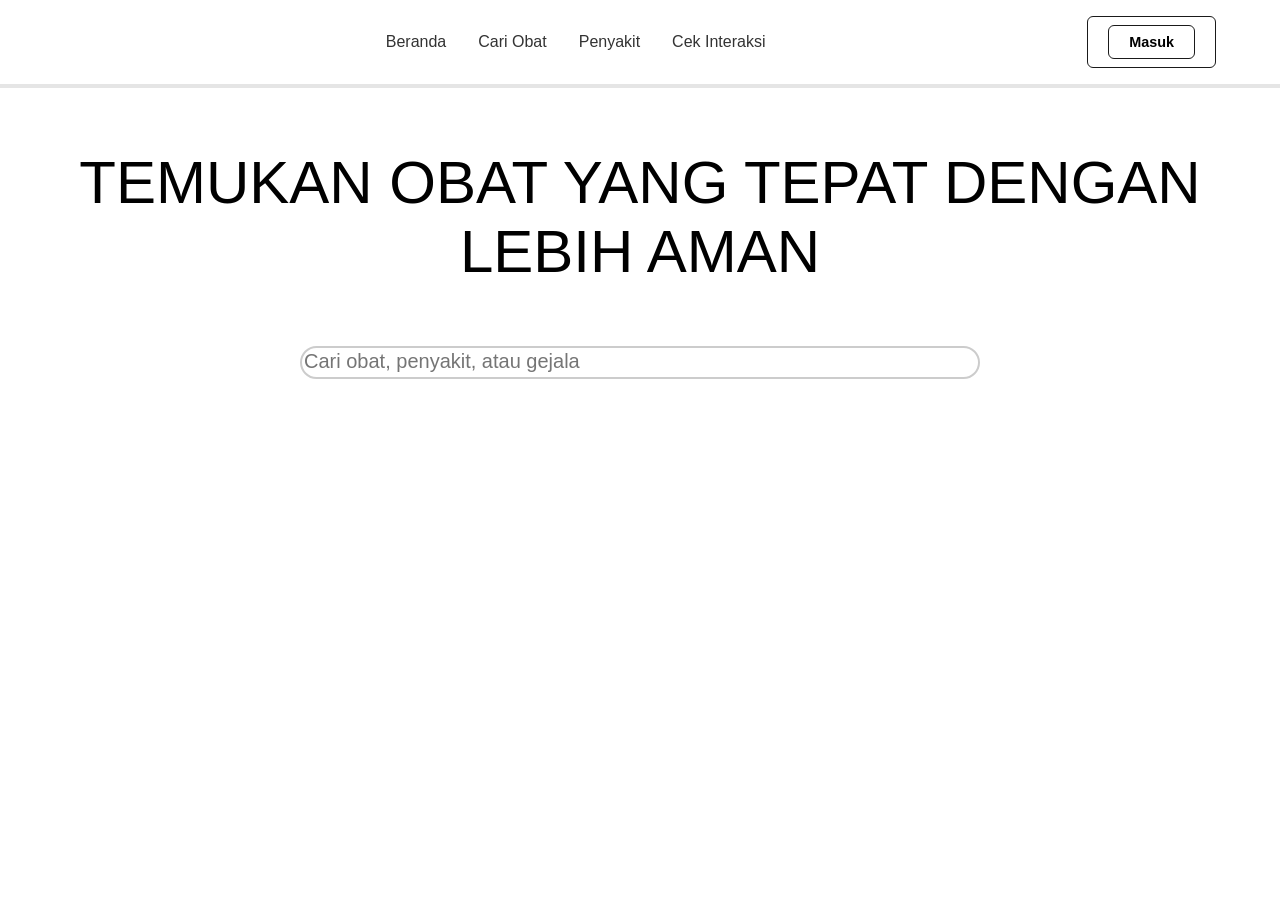
==== project-ekskull/baru.html @ cb812f6c "Add files via upload" ====
<!DOCTYPE html>
<html lang="en">
<head>
    <meta charset="UTF-8">
    <meta name="viewport" content="width=device-width, initial-scale=1.0">
    <title>Apotik home</title>
    <link rel="stylesheet" href="style.css">
</head>
<body>
    <!-- navbar -->
    <div class="navbar">
        <div class="logo">
    <img src="" alt="">
        </div>
    <div class="nav-links">
      <div class="nav-item">Beranda</div>
      <div class="nav-item">Cari Obat</div>
      <div class="nav-item">Penyakit</div>
      <div class="nav-item">Cek Interaksi</div>
    </div>

     <div class="masuk">
        <button class="masuk">Masuk</button>
     </div>
    </div>
<!-- navbar -->
    <div class="konten">
        <div class="judul">
            <p>TEMUKAN OBAT YANG TEPAT DENGAN LEBIH AMAN</p>
        </div>

    <div class="input">
        <input class="inpuT" type="text" size="60" placeholder="Cari obat, penyakit, atau gejala" class="cari">
    </div>
    </div>

</body>
</html>
---- project-ekskull/style.css ----
html, body {
    margin: 0;
    padding: 0;
    font-family: Arial, sans-serif; 
}


.navbar {
    display: flex;                   
    justify-content: space-between;
    align-items: center;            
    padding: 1rem 5%;               
    border-bottom: 4px solid #e5e5e5;
    background-color: white;
}

/* LOGO */
/* .logo {
    font-size: 1.2rem;
} */


.nav-links {
    display: flex;
    gap: 2rem;   
    
}

/* .nav-item {
    font-size: 0.95rem;
    color: #4a4a4a;
    cursor: pointer;
} */

.nav-item {
    /* font-weight: bold;
    color: #000;
    border-bottom: 2px solid #000; 
    padding-bottom: 2px;
    cursor: pointer; */
            font-weight: normal;
        text-decoration: none; 
        color: #333; 
        transition: all 0.1s ease; 
        cursor: pointer; 
}

.nav-item:hover {
           font-weight: bold;
        text-decoration: underline; 
        color: #000; 
}

/* TOMBOL MASUK */
.masuk {
    background: transparent;
    border: 1px solid #1a1a1a;
    padding: 0.5rem 1.25rem;
    border-radius: 6px;
    cursor: pointer;
    font-weight: bold;
    font-size: 0.9rem;
}

.judul {
    text-align: center;
    font-size: 60px;
}

.input {
  /* border-radius: 20px; */

  display: flex;
  justify-content: center;
}

.inpuT {
      border: 2px solid #ccc;
        border-radius: 20px;
  transition: border-color 0.3s;
   height: 27px;
     font:x-large;
  font-size: 18px;
}

::placeholder {
   font-size: 20px;
}
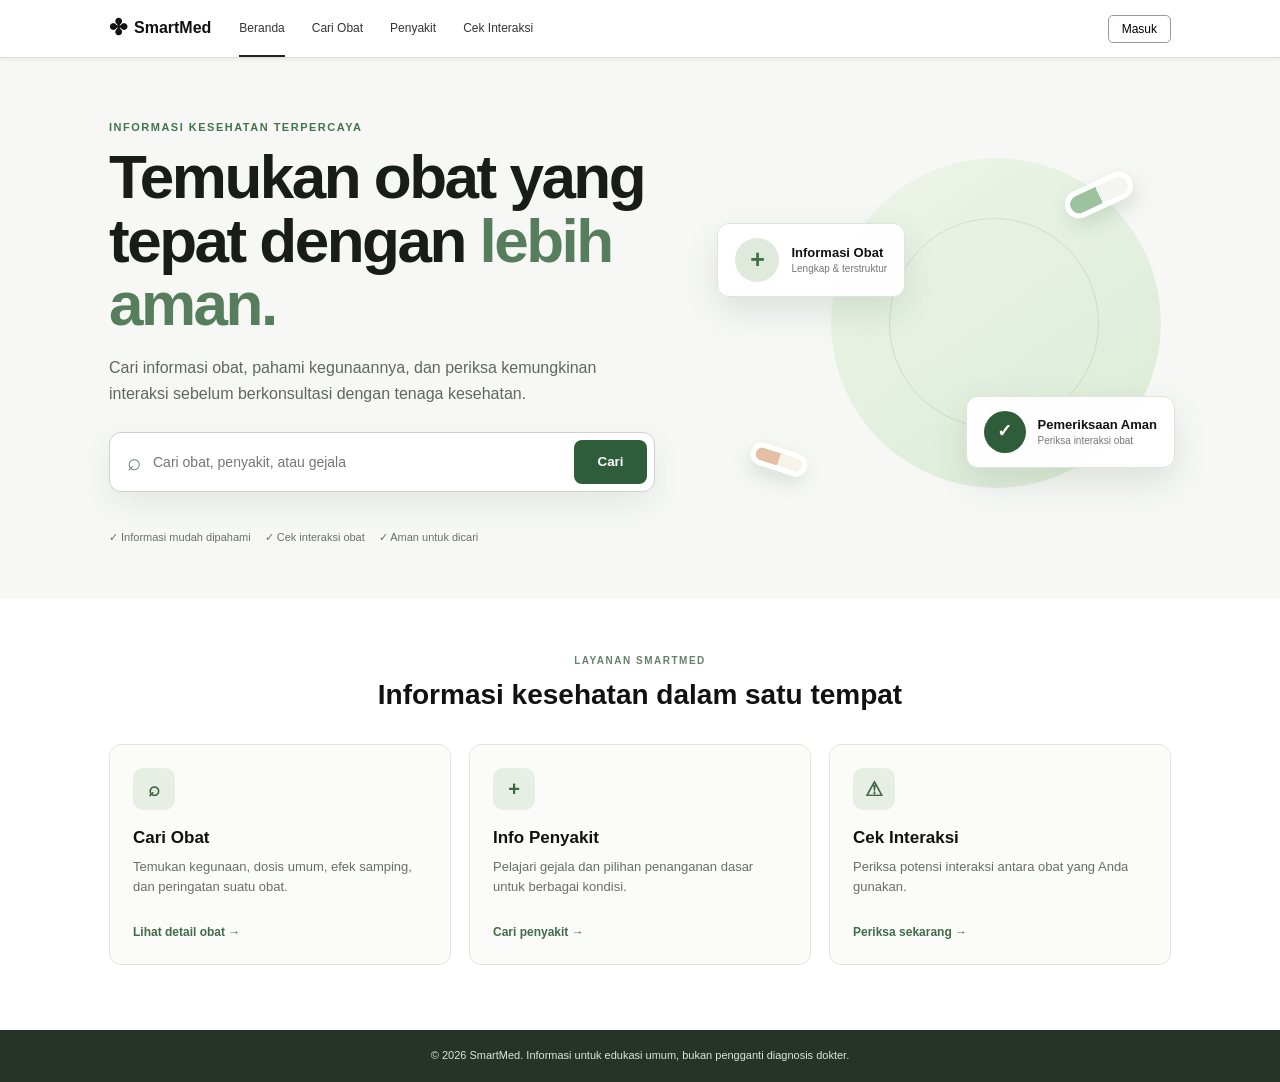
==== commit f9d75903: "Add complete responsive hero section and improve the landing page" ====
--- a/project-ekskull/baru.html
+++ b/project-ekskull/baru.html
@@ -1,38 +1,140 @@
-<!DOCTYPE html>
-<html lang="en">
-<head>
-    <meta charset="UTF-8">
-    <meta name="viewport" content="width=device-width, initial-scale=1.0">
-    <title>Apotik home</title>
-    <link rel="stylesheet" href="style.css">
-</head>
-<body>
-    <!-- navbar -->
-    <div class="navbar">
-        <div class="logo">
-    <img src="" alt="">
-        </div>
-    <div class="nav-links">
-      <div class="nav-item">Beranda</div>
-      <div class="nav-item">Cari Obat</div>
-      <div class="nav-item">Penyakit</div>
-      <div class="nav-item">Cek Interaksi</div>
-    </div>
-
-     <div class="masuk">
-        <button class="masuk">Masuk</button>
-     </div>
-    </div>
-<!-- navbar -->
-    <div class="konten">
-        <div class="judul">
-            <p>TEMUKAN OBAT YANG TEPAT DENGAN LEBIH AMAN</p>
-        </div>
-
-    <div class="input">
-        <input class="inpuT" type="text" size="60" placeholder="Cari obat, penyakit, atau gejala" class="cari">
-    </div>
-    </div>
-
-</body>
-</html>+<!DOCTYPE html>
+<html lang="id">
+<head>
+  <meta charset="UTF-8">
+  <meta name="viewport" content="width=device-width, initial-scale=1.0">
+  <meta name="description" content="Cari informasi obat, penyakit, dan interaksi obat dengan SmartMed.">
+  <title>SmartMed - Temukan Obat yang Tepat</title>
+  <link rel="stylesheet" href="style.css">
+</head>
+<body class="home-page">
+  <header class="site-header">
+    <div class="nav-wrap">
+      <a href="baru.html" class="brand" aria-label="SmartMed Beranda">
+        <span class="brand-icon">✤</span>
+        <span>SmartMed</span>
+      </a>
+
+      <nav class="nav-menu" aria-label="Navigasi utama">
+        <a href="baru.html" class="active">Beranda</a>
+        <a href="index.html">Cari Obat</a>
+        <a href="#fitur">Penyakit</a>
+        <a href="index.html#interaksi">Cek Interaksi</a>
+      </nav>
+
+      <button class="login-btn" type="button">Masuk</button>
+    </div>
+  </header>
+
+  <main>
+    <section class="hero" aria-labelledby="hero-title">
+      <div class="hero-content">
+        <p class="hero-eyebrow">INFORMASI KESEHATAN TERPERCAYA</p>
+        <h1 id="hero-title">Temukan obat yang tepat dengan <span>lebih aman.</span></h1>
+        <p class="hero-description">
+          Cari informasi obat, pahami kegunaannya, dan periksa kemungkinan interaksi
+          sebelum berkonsultasi dengan tenaga kesehatan.
+        </p>
+
+        <form class="search-box" id="searchForm" role="search">
+          <label class="sr-only" for="searchInput">Cari obat, penyakit, atau gejala</label>
+          <span class="search-icon" aria-hidden="true">⌕</span>
+          <input
+            id="searchInput"
+            type="search"
+            placeholder="Cari obat, penyakit, atau gejala"
+            autocomplete="off"
+          >
+          <button type="submit">Cari</button>
+        </form>
+        <p class="search-feedback" id="searchFeedback" role="status"></p>
+
+        <div class="hero-trust">
+          <span>✓ Informasi mudah dipahami</span>
+          <span>✓ Cek interaksi obat</span>
+          <span>✓ Aman untuk dicari</span>
+        </div>
+      </div>
+
+      <div class="hero-visual" aria-label="Ilustrasi layanan kesehatan">
+        <div class="hero-circle circle-one"></div>
+        <div class="hero-circle circle-two"></div>
+        <div class="medicine-card main-card">
+          <div class="medicine-icon">+</div>
+          <div>
+            <strong>Informasi Obat</strong>
+            <span>Lengkap &amp; terstruktur</span>
+          </div>
+        </div>
+        <div class="medicine-card safety-card">
+          <span class="shield">✓</span>
+          <div>
+            <strong>Pemeriksaan Aman</strong>
+            <span>Periksa interaksi obat</span>
+          </div>
+        </div>
+        <div class="pill pill-one"></div>
+        <div class="pill pill-two"></div>
+      </div>
+    </section>
+
+    <section class="feature-section" id="fitur" aria-labelledby="feature-title">
+      <div class="section-heading">
+        <p>LAYANAN SMARTMED</p>
+        <h2 id="feature-title">Informasi kesehatan dalam satu tempat</h2>
+      </div>
+
+      <div class="feature-grid">
+        <a class="feature-card" href="index.html">
+          <span class="feature-icon">⌕</span>
+          <h3>Cari Obat</h3>
+          <p>Temukan kegunaan, dosis umum, efek samping, dan peringatan suatu obat.</p>
+          <span class="feature-link">Lihat detail obat →</span>
+        </a>
+
+        <a class="feature-card" href="#">
+          <span class="feature-icon">+</span>
+          <h3>Info Penyakit</h3>
+          <p>Pelajari gejala dan pilihan penanganan dasar untuk berbagai kondisi.</p>
+          <span class="feature-link">Cari penyakit →</span>
+        </a>
+
+        <a class="feature-card" href="index.html#interaksi">
+          <span class="feature-icon">⚠</span>
+          <h3>Cek Interaksi</h3>
+          <p>Periksa potensi interaksi antara obat yang Anda gunakan.</p>
+          <span class="feature-link">Periksa sekarang →</span>
+        </a>
+      </div>
+    </section>
+  </main>
+
+  <footer class="home-footer">
+    <p>© 2026 SmartMed. Informasi untuk edukasi umum, bukan pengganti diagnosis dokter.</p>
+  </footer>
+
+  <script>
+    const searchForm = document.getElementById("searchForm");
+    const searchInput = document.getElementById("searchInput");
+    const searchFeedback = document.getElementById("searchFeedback");
+
+    searchForm.addEventListener("submit", (event) => {
+      event.preventDefault();
+      const keyword = searchInput.value.trim();
+
+      if (!keyword) {
+        searchFeedback.textContent = "Masukkan nama obat, penyakit, atau gejala.";
+        searchInput.focus();
+        return;
+      }
+
+      searchFeedback.textContent = `Mencari "${keyword}"...`;
+      window.location.href = "index.html";
+    });
+
+    document.querySelector(".login-btn").addEventListener("click", () => {
+      alert("Demo: halaman login SmartMed.");
+    });
+  </script>
+</body>
+</html>
--- a/project-ekskull/style.css
+++ b/project-ekskull/style.css
@@ -1,89 +1,865 @@
-
-html, body {
-    margin: 0;
-    padding: 0;
-    font-family: Arial, sans-serif; 
-}
-
-
-.navbar {
-    display: flex;                   
-    justify-content: space-between;
-    align-items: center;            
-    padding: 1rem 5%;               
-    border-bottom: 4px solid #e5e5e5;
-    background-color: white;
-}
-
-/* LOGO */
-/* .logo {
-    font-size: 1.2rem;
-} */
-
-
-.nav-links {
-    display: flex;
-    gap: 2rem;   
-    
-}
-
-/* .nav-item {
-    font-size: 0.95rem;
-    color: #4a4a4a;
-    cursor: pointer;
-} */
-
-.nav-item {
-    /* font-weight: bold;
-    color: #000;
-    border-bottom: 2px solid #000; 
-    padding-bottom: 2px;
-    cursor: pointer; */
-            font-weight: normal;
-        text-decoration: none; 
-        color: #333; 
-        transition: all 0.1s ease; 
-        cursor: pointer; 
-}
-
-.nav-item:hover {
-           font-weight: bold;
-        text-decoration: underline; 
-        color: #000; 
-}
-
-/* TOMBOL MASUK */
-.masuk {
-    background: transparent;
-    border: 1px solid #1a1a1a;
-    padding: 0.5rem 1.25rem;
-    border-radius: 6px;
-    cursor: pointer;
-    font-weight: bold;
-    font-size: 0.9rem;
-}
-
-.judul {
-    text-align: center;
-    font-size: 60px;
-}
-
-.input {
-  /* border-radius: 20px; */
-
-  display: flex;
-  justify-content: center;
-}
-
-.inpuT {
-      border: 2px solid #ccc;
-        border-radius: 20px;
-  transition: border-color 0.3s;
-   height: 27px;
-     font:x-large;
-  font-size: 18px;
-}
-
-::placeholder {
-   font-size: 20px;
-}
+* {
+  box-sizing: border-box;
+}
+
+:root {
+  --text: #111;
+  --muted: #666;
+  --border: #d7d7d7;
+  --soft: #f3f3f3;
+  --card: #f7f7f7;
+  --dark: #272727;
+  --green: #dff2df;
+  --green-text: #27712c;
+  --red: #f8caca;
+  --red-text: #a33333;
+}
+
+body {
+  margin: 0;
+  background: #f2f2f2;
+  color: var(--text);
+  font-family: Arial, Helvetica, sans-serif;
+  font-size: 13px;
+  line-height: 1.4;
+}
+
+.site-header {
+  height: 58px;
+  background: #fff;
+  border-bottom: 1px solid #ddd;
+  box-shadow: 0 1px 5px rgba(0, 0, 0, .08);
+}
+
+.nav-wrap {
+  max-width: 1110px;
+  height: 100%;
+  margin: auto;
+  padding: 0 24px;
+  display: flex;
+  align-items: center;
+  gap: 28px;
+}
+
+.brand {
+  display: flex;
+  align-items: center;
+  gap: 7px;
+  color: #111;
+  text-decoration: none;
+  font-size: 16px;
+  font-weight: 700;
+}
+
+.brand-icon {
+  font-size: 22px;
+}
+
+.nav-menu {
+  display: flex;
+  align-self: stretch;
+  gap: 27px;
+}
+
+.nav-menu a {
+  position: relative;
+  display: flex;
+  align-items: center;
+  color: #333;
+  text-decoration: none;
+  font-size: 12px;
+}
+
+.nav-menu a.active::after {
+  content: "";
+  position: absolute;
+  left: 0;
+  right: 0;
+  bottom: 0;
+  height: 2px;
+  background: #222;
+}
+
+.login-btn {
+  margin-left: auto;
+  border: 1px solid #999;
+  border-radius: 5px;
+  background: #fff;
+  padding: 6px 13px;
+  cursor: pointer;
+  font-size: 12px;
+}
+
+.container {
+  max-width: 1110px;
+  margin: 0 auto;
+  padding: 15px 24px 50px;
+}
+
+.breadcrumb {
+  display: flex;
+  gap: 5px;
+  color: #777;
+  margin: 0 0 17px;
+  font-size: 12px;
+}
+
+.breadcrumb a {
+  color: #555;
+  text-decoration: none;
+}
+
+.content-grid {
+  display: grid;
+  grid-template-columns: minmax(0, 1fr) 290px;
+  gap: 38px;
+}
+
+.drug-content {
+  max-width: 720px;
+}
+
+h1 {
+  margin: 0 0 2px;
+  font-size: 31px;
+  line-height: 1.15;
+}
+
+h2 {
+  margin: 24px 0 9px;
+  font-size: 18px;
+}
+
+.meta {
+  margin: 2px 0;
+}
+
+.description {
+  max-width: 570px;
+  margin: 7px 0 9px;
+  color: #333;
+}
+
+.usage-status {
+  margin: 7px 0;
+}
+
+.usage-status span {
+  color: var(--green-text);
+  background: var(--green);
+  padding: 2px 6px;
+  border-radius: 4px;
+}
+
+ul, ol {
+  margin: 0;
+  padding-left: 20px;
+}
+
+li {
+  margin: 3px 0;
+}
+
+ol li {
+  padding-left: 1px;
+}
+
+.side-effects {
+  display: grid;
+  grid-template-columns: 190px 1fr;
+  max-width: 500px;
+}
+
+.severity-list {
+  padding-top: 1px;
+}
+
+.severity-list div {
+  display: flex;
+  align-items: center;
+  justify-content: space-between;
+  gap: 15px;
+  height: 25px;
+}
+
+.severity-list b {
+  min-width: 58px;
+  padding: 2px 6px;
+  border-radius: 12px;
+  text-align: center;
+  background: var(--red);
+  color: var(--red-text);
+  font-size: 10px;
+}
+
+.warning-list {
+  list-style: none;
+  padding-left: 0;
+  max-width: 700px;
+}
+
+.warning-list li {
+  display: flex;
+  gap: 8px;
+  align-items: flex-start;
+  margin: 7px 0;
+  font-weight: 600;
+}
+
+.warning-icon {
+  flex: 0 0 auto;
+  width: 16px;
+  height: 16px;
+  display: inline-flex;
+  align-items: center;
+  justify-content: center;
+  font-size: 10px;
+  font-weight: 800;
+}
+
+.interaction-table-wrap {
+  width: 100%;
+  max-width: 560px;
+  overflow: hidden;
+  border: 1px solid #bbb;
+  border-radius: 9px;
+  background: white;
+}
+
+table {
+  width: 100%;
+  border-collapse: collapse;
+  text-align: left;
+}
+
+th, td {
+  padding: 7px 9px;
+  border-bottom: 1px solid #ddd;
+  vertical-align: top;
+}
+
+th {
+  background: #eee;
+  font-size: 11px;
+}
+
+tr:last-child td {
+  border-bottom: 0;
+}
+
+.sidebar {
+  padding-top: 3px;
+}
+
+.summary-card {
+  background: #eee;
+  border: 1px solid #bbb;
+  border-radius: 10px;
+  padding: 13px;
+}
+
+.summary-card h3 {
+  margin: 0;
+  font-size: 13px;
+}
+
+.summary-card p {
+  margin: 2px 0 10px;
+}
+
+.interaction-box {
+  margin-top: 10px;
+}
+
+.interaction-box h3 {
+  margin-bottom: 5px;
+}
+
+.interaction-box h3 span {
+  font-size: 15px;
+}
+
+.interaction-box p {
+  color: #444;
+  font-size: 11px;
+}
+
+.primary-btn {
+  width: 100%;
+  border: 0;
+  border-radius: 7px;
+  background: var(--dark);
+  color: #fff;
+  padding: 9px 12px;
+  cursor: pointer;
+  font-weight: 700;
+  font-size: 12px;
+  transition: transform .15s, opacity .15s;
+}
+
+.primary-btn:hover {
+  opacity: .88;
+}
+
+.primary-btn:active {
+  transform: scale(.98);
+}
+
+.back-btn {
+  width: 100%;
+  margin-top: 104px;
+  padding: 8px 10px;
+  border: 0;
+  border-radius: 7px;
+  background: var(--dark);
+  color: white;
+  cursor: pointer;
+  font-weight: 700;
+}
+
+.disclaimer {
+  margin: 7px 0;
+  color: #555;
+  font-size: 10px;
+  line-height: 1.45;
+}
+
+.modal {
+  position: fixed;
+  inset: 0;
+  z-index: 10;
+  display: none;
+  place-items: center;
+  padding: 20px;
+  background: rgba(0, 0, 0, .45);
+}
+
+.modal.show {
+  display: grid;
+}
+
+.modal-card {
+  position: relative;
+  width: min(420px, 100%);
+  padding: 25px;
+  border-radius: 12px;
+  background: #fff;
+  box-shadow: 0 15px 50px rgba(0,0,0,.25);
+}
+
+.modal-icon {
+  font-size: 25px;
+}
+
+.modal-card h2 {
+  margin-top: 5px;
+}
+
+.modal-close {
+  position: absolute;
+  top: 10px;
+  right: 13px;
+  border: 0;
+  background: transparent;
+  font-size: 25px;
+  cursor: pointer;
+}
+
+.modal-card label {
+  display: block;
+  margin: 15px 0 5px;
+  font-weight: 700;
+}
+
+.modal-card input {
+  width: 100%;
+  padding: 10px;
+  border: 1px solid #bbb;
+  border-radius: 6px;
+  outline: none;
+}
+
+.modal-card input:focus {
+  border-color: #555;
+}
+
+.full {
+  margin-top: 12px;
+}
+
+.result {
+  margin-bottom: 0;
+  font-weight: 700;
+}
+
+/* Beranda dan hero section */
+.home-page {
+  background: #f7f8f6;
+}
+
+.sr-only {
+  position: absolute;
+  width: 1px;
+  height: 1px;
+  padding: 0;
+  margin: -1px;
+  overflow: hidden;
+  clip: rect(0, 0, 0, 0);
+  white-space: nowrap;
+  border: 0;
+}
+
+.hero {
+  min-height: 470px;
+  max-width: 1110px;
+  margin: 0 auto;
+  padding: 62px 24px 54px;
+  display: grid;
+  grid-template-columns: minmax(0, 1.08fr) minmax(320px, .92fr);
+  align-items: center;
+  gap: 50px;
+}
+
+.hero-content {
+  max-width: 590px;
+}
+
+.hero-eyebrow {
+  margin: 0 0 10px;
+  color: #43754b;
+  font-size: 11px;
+  font-weight: 800;
+  letter-spacing: 1.5px;
+}
+
+.hero h1 {
+  max-width: 560px;
+  margin: 0;
+  color: #181d19;
+  font-size: clamp(40px, 5vw, 62px);
+  line-height: 1.02;
+  letter-spacing: -2.5px;
+}
+
+.hero h1 span {
+  color: #567d5c;
+}
+
+.hero-description {
+  max-width: 530px;
+  margin: 20px 0 24px;
+  color: #606760;
+  font-size: 16px;
+  line-height: 1.65;
+}
+
+.search-box {
+  display: grid;
+  grid-template-columns: 34px 1fr auto;
+  align-items: center;
+  max-width: 590px;
+  min-height: 58px;
+  padding: 7px;
+  border: 1px solid #ccd3c9;
+  border-radius: 12px;
+  background: #fff;
+  box-shadow: 0 12px 30px rgba(43, 77, 48, .09);
+}
+
+.search-icon {
+  text-align: center;
+  color: #718076;
+  font-size: 24px;
+}
+
+.search-box input {
+  min-width: 0;
+  height: 42px;
+  border: 0;
+  outline: 0;
+  background: transparent;
+  color: #222;
+  font-size: 14px;
+}
+
+.search-box button {
+  height: 44px;
+  padding: 0 24px;
+  border: 0;
+  border-radius: 8px;
+  background: #2f5d39;
+  color: #fff;
+  cursor: pointer;
+  font-weight: 700;
+}
+
+.search-feedback {
+  min-height: 18px;
+  margin: 7px 0 0;
+  color: #3e6544;
+  font-size: 12px;
+}
+
+.hero-trust {
+  display: flex;
+  flex-wrap: wrap;
+  gap: 14px;
+  margin-top: 13px;
+  color: #687069;
+  font-size: 11px;
+}
+
+.hero-trust span {
+  white-space: nowrap;
+}
+
+.hero-visual {
+  position: relative;
+  min-height: 360px;
+}
+
+.hero-circle {
+  position: absolute;
+  border-radius: 50%;
+}
+
+.circle-one {
+  width: 330px;
+  height: 330px;
+  right: 10px;
+  top: 5px;
+  background: linear-gradient(145deg, #edf5e9, #dcebd7);
+}
+
+.circle-two {
+  width: 210px;
+  height: 210px;
+  right: 72px;
+  top: 65px;
+  border: 1px solid rgba(81, 119, 87, .16);
+}
+
+.medicine-card {
+  position: absolute;
+  z-index: 2;
+  display: flex;
+  align-items: center;
+  gap: 12px;
+  padding: 14px 17px;
+  border: 1px solid #dde5da;
+  border-radius: 12px;
+  background: rgba(255, 255, 255, .96);
+  box-shadow: 0 14px 35px rgba(47, 91, 57, .14);
+}
+
+.medicine-card div:last-child {
+  display: grid;
+}
+
+.medicine-card strong {
+  font-size: 13px;
+}
+
+.medicine-card span {
+  color: #777;
+  font-size: 10px;
+}
+
+.main-card {
+  left: 12px;
+  top: 70px;
+}
+
+.medicine-icon {
+  width: 44px;
+  height: 44px;
+  display: grid;
+  place-items: center;
+  border-radius: 50%;
+  background: #dfeadd;
+  color: #407048;
+  font-size: 25px;
+  font-weight: 700;
+}
+
+.safety-card {
+  right: -4px;
+  bottom: 45px;
+}
+
+.shield {
+  width: 42px;
+  height: 42px;
+  display: grid;
+  place-items: center;
+  border-radius: 50%;
+  background: #2f5d39;
+  color: #fff !important;
+  font-size: 18px !important;
+  font-weight: 800;
+}
+
+.pill {
+  position: absolute;
+  z-index: 3;
+  width: 72px;
+  height: 28px;
+  border: 5px solid #fff;
+  border-radius: 30px;
+  box-shadow: 0 8px 20px rgba(52, 91, 57, .16);
+}
+
+.pill-one {
+  right: 36px;
+  top: 28px;
+  background: linear-gradient(90deg, #9cc29e 50%, #f3f5f0 50%);
+  transform: rotate(-25deg);
+}
+
+.pill-two {
+  left: 45px;
+  bottom: 42px;
+  width: 58px;
+  height: 23px;
+  background: linear-gradient(90deg, #e3bfa3 50%, #f7f3e9 50%);
+  transform: rotate(18deg);
+}
+
+.feature-section {
+  background: #fff;
+  padding: 55px 24px 65px;
+}
+
+.section-heading,
+.feature-grid {
+  max-width: 1062px;
+  margin-left: auto;
+  margin-right: auto;
+}
+
+.section-heading {
+  text-align: center;
+}
+
+.section-heading p {
+  margin: 0 0 7px;
+  color: #64816a;
+  font-size: 10px;
+  font-weight: 800;
+  letter-spacing: 1.5px;
+}
+
+.section-heading h2 {
+  margin: 0 0 30px;
+  font-size: 28px;
+}
+
+.feature-grid {
+  display: grid;
+  grid-template-columns: repeat(3, 1fr);
+  gap: 18px;
+}
+
+.feature-card {
+  min-height: 210px;
+  padding: 23px;
+  border: 1px solid #e1e5de;
+  border-radius: 12px;
+  background: #fbfcfa;
+  color: inherit;
+  text-decoration: none;
+  transition: transform .2s, box-shadow .2s;
+}
+
+.feature-card:hover {
+  transform: translateY(-4px);
+  box-shadow: 0 12px 28px rgba(51, 78, 55, .10);
+}
+
+.feature-icon {
+  width: 42px;
+  height: 42px;
+  display: grid;
+  place-items: center;
+  border-radius: 10px;
+  background: #e7efe4;
+  color: #3e6745;
+  font-size: 20px;
+  font-weight: 800;
+}
+
+.feature-card h3 {
+  margin: 16px 0 7px;
+  font-size: 17px;
+}
+
+.feature-card p {
+  min-height: 54px;
+  margin: 0 0 12px;
+  color: #686e68;
+  line-height: 1.55;
+}
+
+.feature-link {
+  color: #416b49;
+  font-size: 12px;
+  font-weight: 800;
+}
+
+.home-footer {
+  padding: 18px 24px;
+  background: #263328;
+  color: #dce5dd;
+  text-align: center;
+  font-size: 11px;
+}
+
+.home-footer p {
+  margin: 0;
+}
+
+@media (max-width: 760px) {
+  .site-header {
+    height: auto;
+  }
+
+  .nav-wrap {
+    flex-wrap: wrap;
+    padding: 12px 18px;
+    gap: 12px 20px;
+  }
+
+  .nav-menu {
+    order: 3;
+    width: 100%;
+    height: 38px;
+    overflow-x: auto;
+    gap: 22px;
+  }
+
+  .login-btn {
+    margin-left: auto;
+  }
+
+  .container {
+    padding: 15px 18px 40px;
+  }
+
+  .content-grid {
+    grid-template-columns: 1fr;
+    gap: 25px;
+  }
+
+  .sidebar {
+    padding-top: 0;
+  }
+
+  .back-btn {
+    margin-top: 15px;
+  }
+
+  .side-effects {
+    grid-template-columns: 1fr;
+  }
+
+  .severity-list {
+    margin-top: 7px;
+  }
+
+  .hero {
+    grid-template-columns: 1fr;
+    padding: 45px 18px 35px;
+    gap: 20px;
+  }
+
+  .hero h1 {
+    font-size: 43px;
+  }
+
+  .hero-description {
+    font-size: 15px;
+  }
+
+  .hero-visual {
+    min-height: 320px;
+  }
+
+  .circle-one {
+    width: 280px;
+    height: 280px;
+    right: 50%;
+    transform: translateX(50%);
+  }
+
+  .circle-two {
+    right: 50%;
+    transform: translateX(50%);
+  }
+
+  .main-card {
+    left: 0;
+  }
+
+  .safety-card {
+    right: 0;
+  }
+
+  .feature-grid {
+    grid-template-columns: 1fr;
+  }
+
+  .feature-card {
+    min-height: auto;
+  }
+}
+
+@media (max-width: 480px) {
+  .nav-menu {
+    gap: 16px;
+  }
+
+  .nav-menu a {
+    white-space: nowrap;
+  }
+
+  .hero h1 {
+    font-size: 36px;
+    letter-spacing: -1.5px;
+  }
+
+  .search-box {
+    grid-template-columns: 30px 1fr;
+  }
+
+  .search-box button {
+    grid-column: 1 / -1;
+    margin-top: 4px;
+  }
+
+  .hero-trust {
+    display: grid;
+  }
+
+  .hero-visual {
+    min-height: 290px;
+  }
+
+  .medicine-card {
+    padding: 10px;
+  }
+
+  .main-card {
+    top: 35px;
+  }
+
+  .safety-card {
+    bottom: 22px;
+  }
+}
+
+@media (prefers-reduced-motion: reduce) {
+  * {
+    scroll-behavior: auto !important;
+    transition: none !important;
+  }
+}
